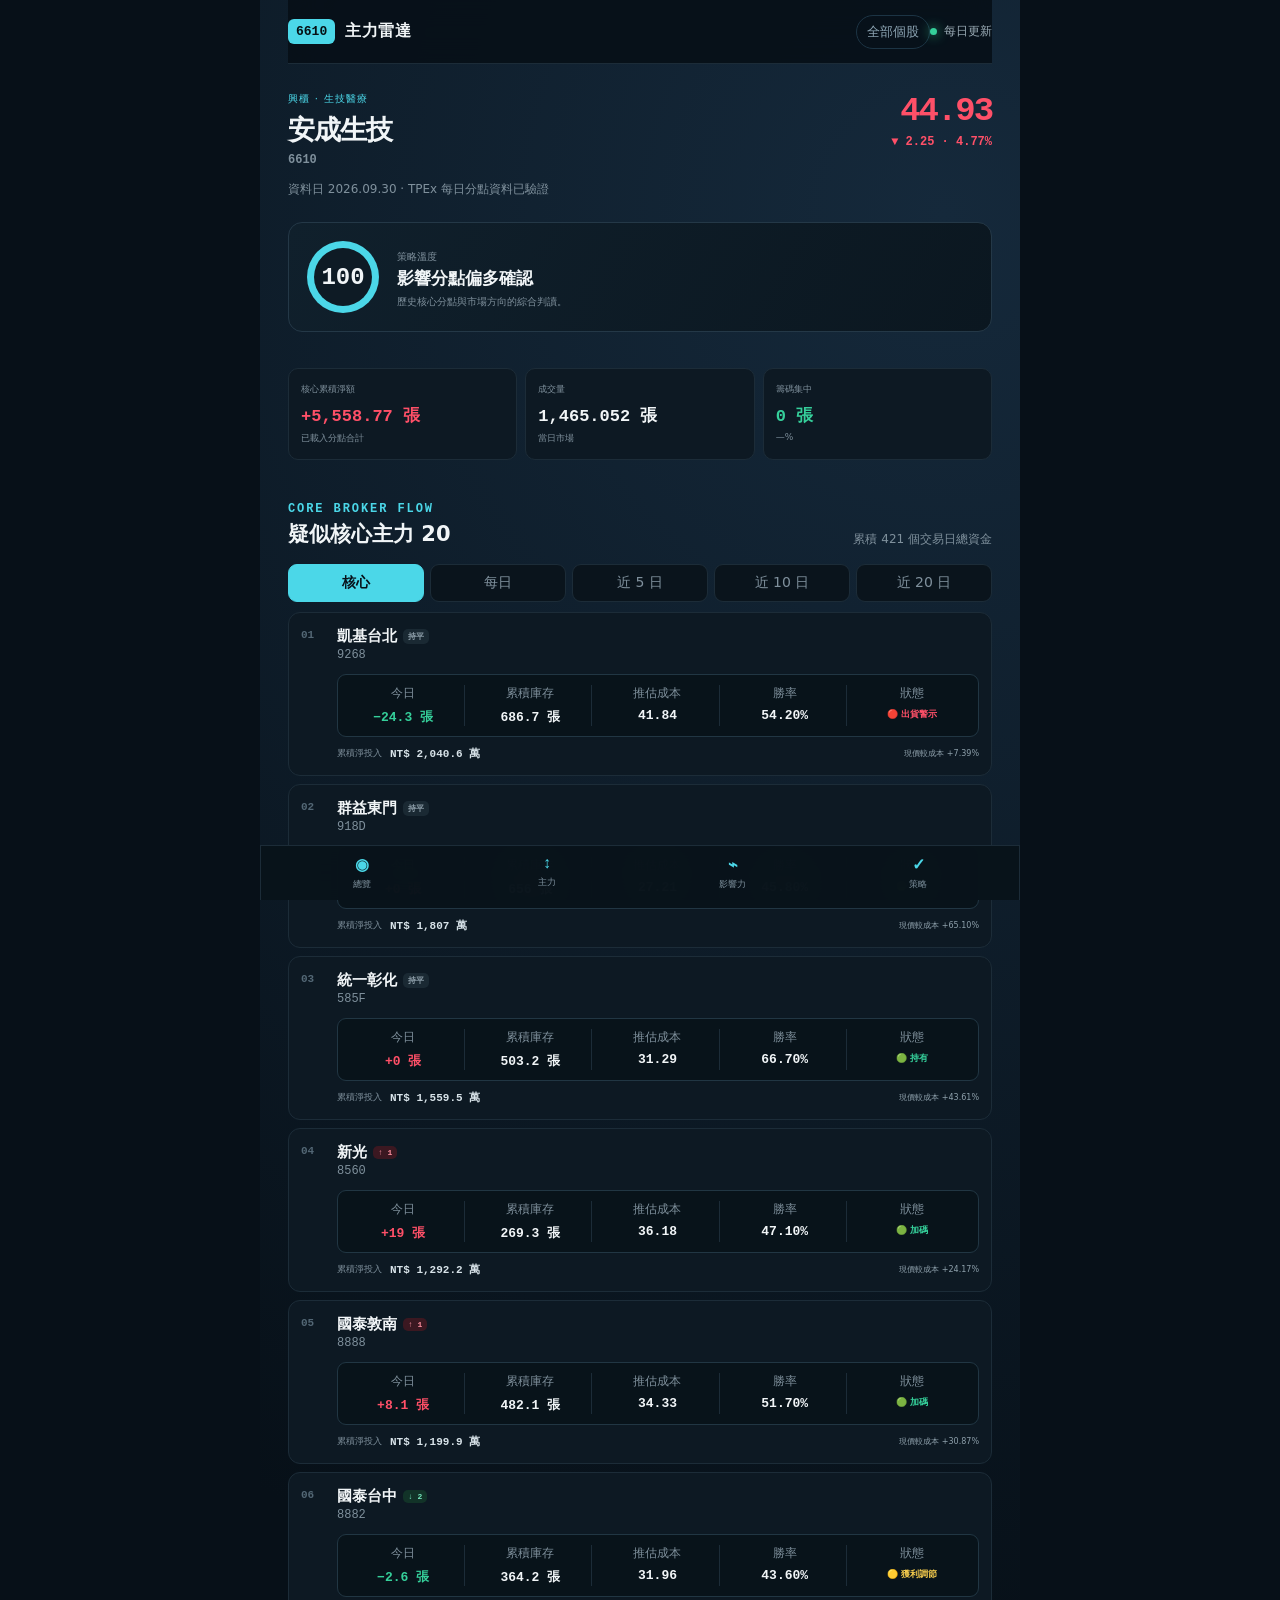
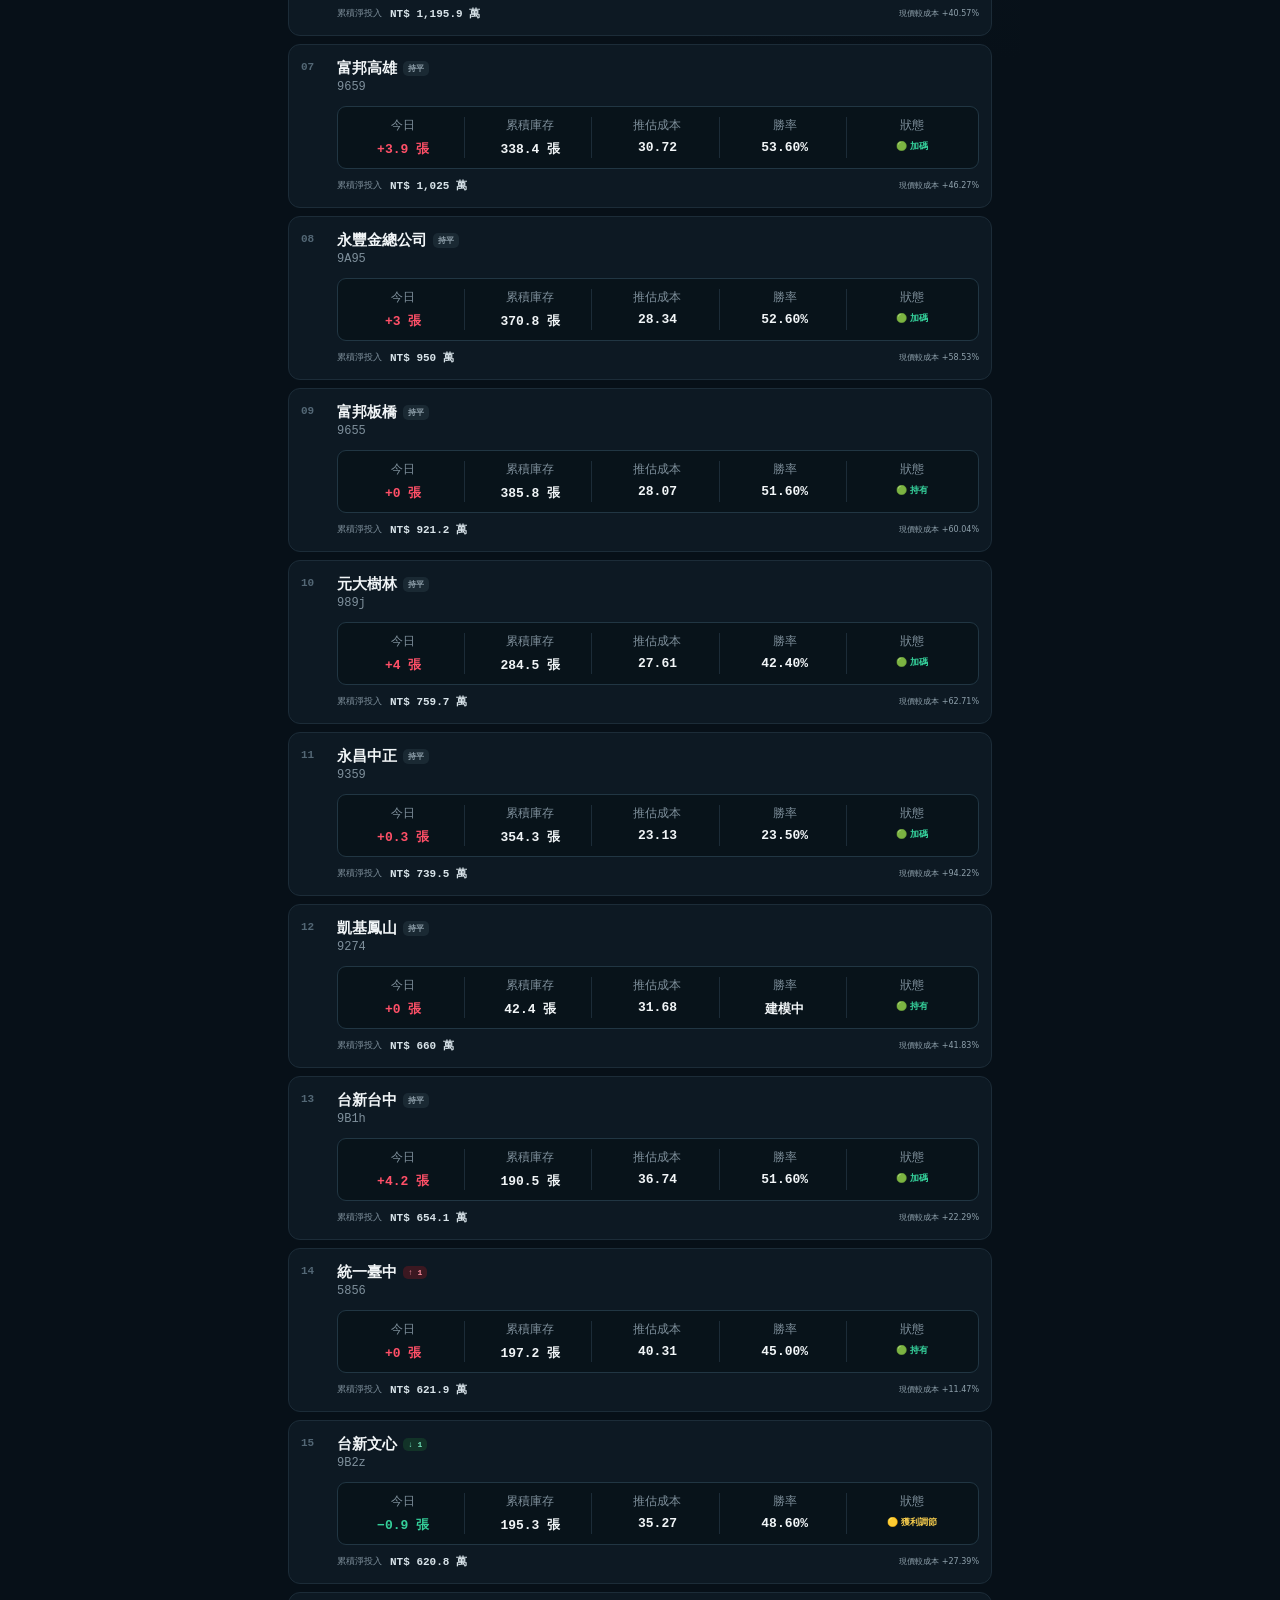
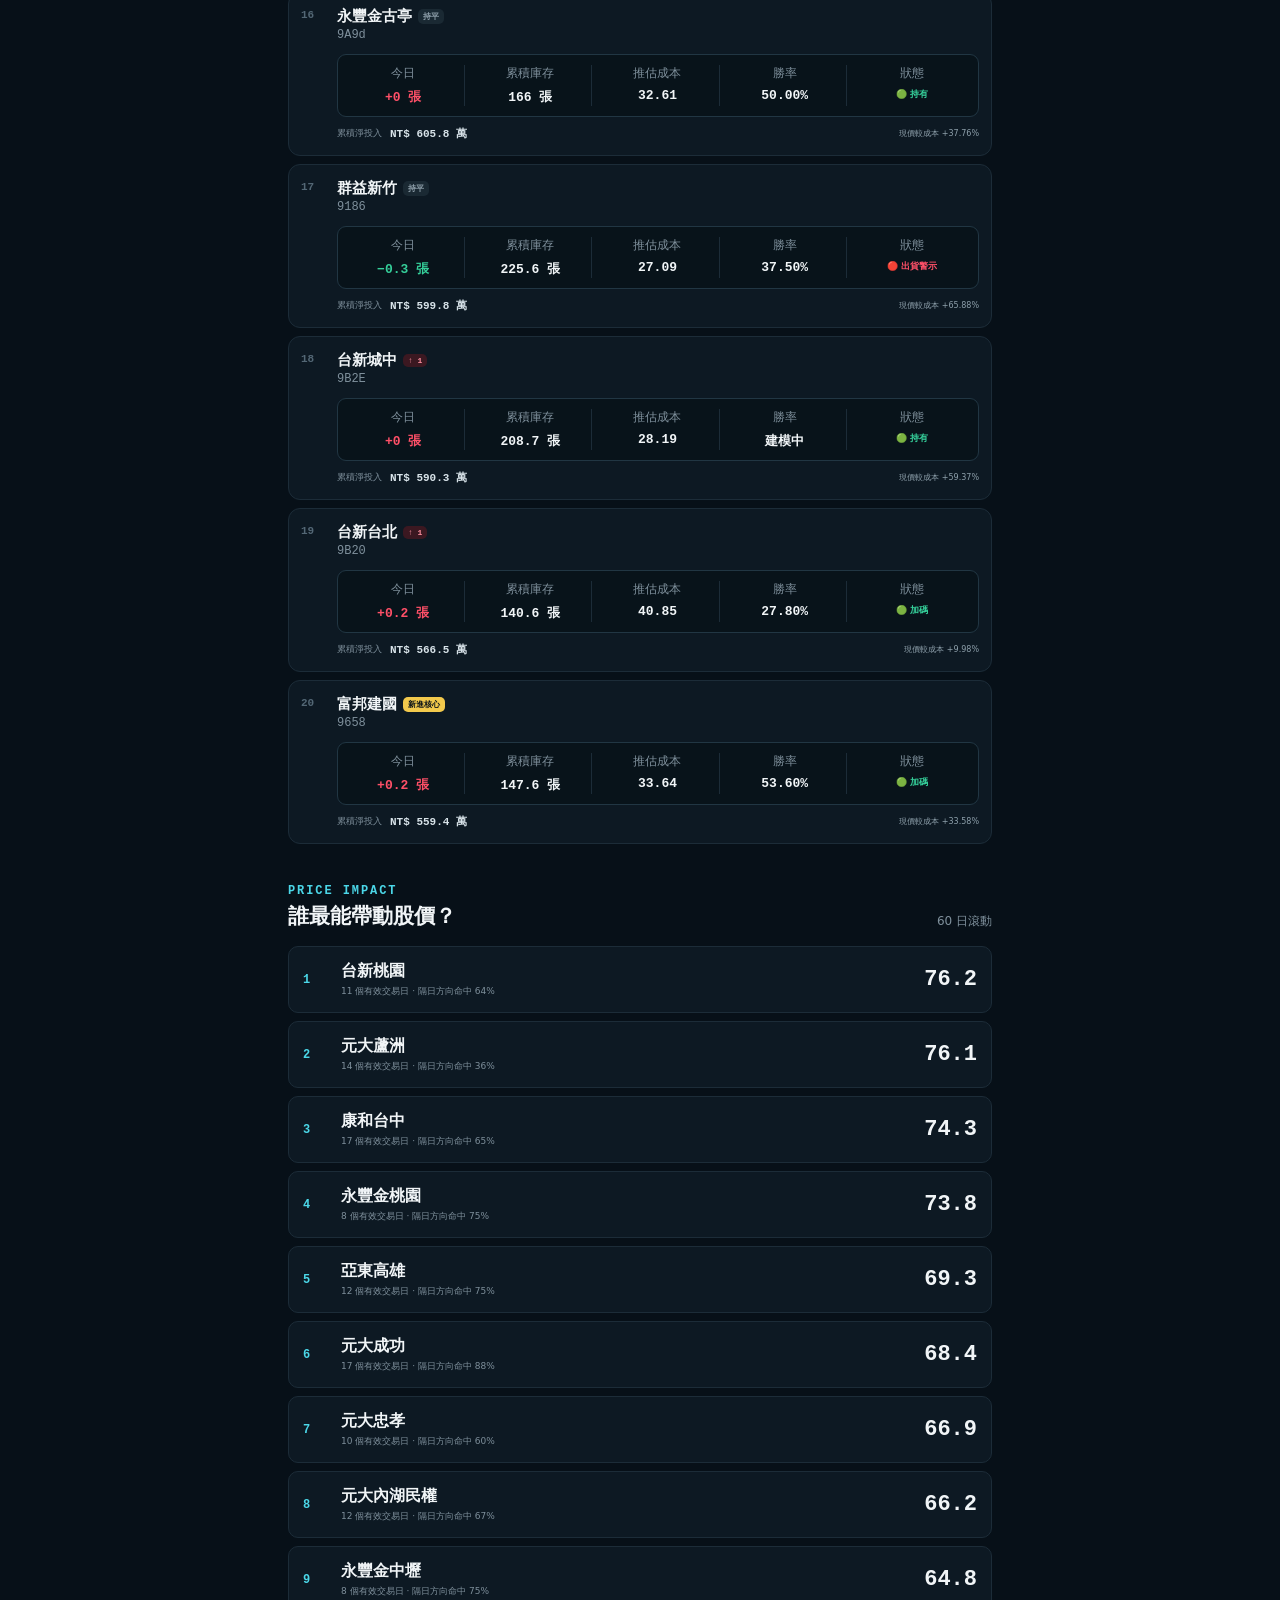
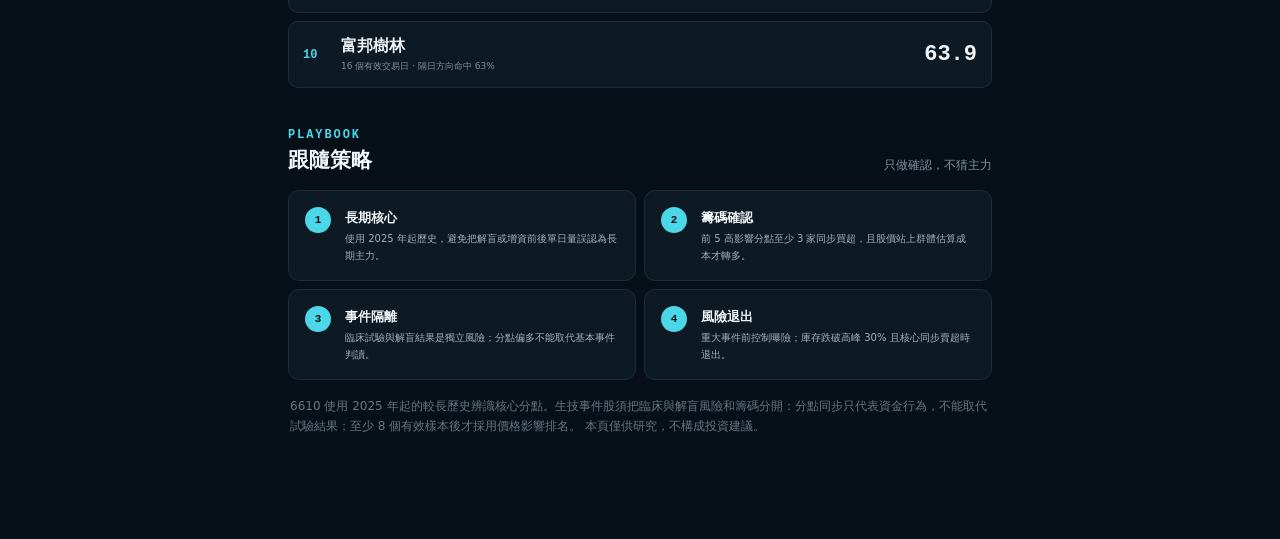
==== stocks/6610/index.html @ 6a0fca53 "Add multi-stock tracking hub" ====
<!doctype html>
<html lang="zh-Hant">
<head>
  <meta charset="utf-8">
  <meta name="viewport" content="width=device-width,initial-scale=1,viewport-fit=cover">
  <meta name="theme-color" content="#071018">
  <meta name="description" content="6610 安成生技核心分點、成本、庫存與股價影響力戰情室"><title>6610 主力雷達｜安成生技</title>
  <link rel="stylesheet" href="./assets/app.css">
</head>
<body>
  <main class="app">
    <header class="header">
      <div class="brand"><span>6610</span><b>主力雷達</b></div><a href="../../" style="margin-left:auto;color:#8da5b4;text-decoration:none;font-size:13px;border:1px solid #1c3444;border-radius:999px;padding:7px 10px">全部個股</a>
      <div class="live"><i></i><span id="data-status">載入中</span></div>
    </header>

    <section class="quote" id="overview">
      <div class="quote-top">
        <div><p>興櫃 · 生技醫療</p><h1 id="stock-name">安成生技</h1><span id="stock-id">6610</span></div>
        <div class="price"><strong id="close">—</strong><span id="change">—</span></div>
      </div>
      <div class="timestamp" id="timestamp">讀取每日快照…</div>
      <div class="pulse">
        <div class="gauge" id="gauge"><span id="signal-score">—</span></div>
        <div><small>策略溫度</small><h2 id="signal-label">資料載入中</h2><p id="signal-copy">正在核對行情與分點資料。</p></div>
      </div>
    </section>

    <section class="metrics">
      <article><span id="visible-net-label">核心累積淨額</span><strong id="visible-net">—</strong><small>已載入分點合計</small></article>
      <article><span>成交量</span><strong id="volume">—</strong><small>當日市場</small></article>
      <article><span>籌碼集中</span><strong id="concentration">—</strong><small id="concentration-pct">—</small></article>
    </section>

    <section class="section" id="brokers">
      <div class="section-head"><div><p>CORE BROKER FLOW</p><h2>疑似核心主力 20</h2></div><span id="period-meta">歷史行為評分</span></div>
      <div class="period-tabs" aria-label="買賣超期間">
        <button class="active" data-period="core">核心</button>
        <button data-period="1">每日</button>
        <button data-period="5">近 5 日</button>
        <button data-period="10">近 10 日</button>
        <button data-period="20">近 20 日</button>
      </div>
      <div class="segmented" id="flow-side-tabs">
        <button class="active-buy" data-side="buy">買超 <b id="buy-count">0</b></button>
        <button data-side="sell">賣超 <b id="sell-count">0</b></button>
      </div>
      <div class="broker-list" id="broker-list"></div>
    </section>

    <section class="section" id="impact">
      <div class="section-head"><div><p>PRICE IMPACT</p><h2>誰最能帶動股價？</h2></div><span>60 日滾動</span></div>
      <div id="impact-list"></div>
    </section>

    <section class="section" id="strategy">
      <div class="section-head"><div><p>PLAYBOOK</p><h2>跟隨策略</h2></div><span>只做確認，不猜主力</span></div>
      <div class="rules">
        <article><i>1</i><div><b>長期核心</b><p>使用 2025 年起歷史，避免把解盲或增資前後單日量誤認為長期主力。</p></div></article>
        <article><i>2</i><div><b>籌碼確認</b><p>前 5 高影響分點至少 3 家同步買超，且股價站上群體估算成本才轉多。</p></div></article>
        <article><i>3</i><div><b>事件隔離</b><p>臨床試驗與解盲結果是獨立風險；分點偏多不能取代基本事件判讀。</p></div></article>
        <article><i>4</i><div><b>風險退出</b><p>重大事件前控制曝險；庫存跌破高峰 30% 且核心同步賣超時退出。</p></div></article>
      </div>
      <p class="disclaimer" id="method-note"></p>
    </section>

    <nav class="bottom-nav" aria-label="戰情室導覽">
      <a href="#overview"><i>◉</i><span>總覽</span></a><a href="#brokers"><i>↕</i><span>主力</span></a><a href="#impact"><i>⌁</i><span>影響力</span></a><a href="#strategy"><i>✓</i><span>策略</span></a>
    </nav>
  </main>
  <script src="./assets/app.js" defer></script>
</body>
</html>
---- stocks/6610/assets/app.css ----
:root{--bg:#071018;--panel:#0d1923;--line:#1c2c38;--muted:#7f909c;--text:#f1f5f7;--up:#ff5068;--down:#35cf9a;--cyan:#4bd7e8}*{box-sizing:border-box}html{scroll-behavior:smooth;background:var(--bg)}body{margin:0;background:var(--bg);color:var(--text);font-family:"Noto Sans TC",system-ui,sans-serif}.app{min-height:100vh;max-width:760px;margin:auto;padding:0 16px 96px;background:radial-gradient(circle at 90% 4%,#15293b 0,transparent 28%),var(--bg)}button{font:inherit}.header{height:64px;display:flex;align-items:center;justify-content:space-between;position:sticky;top:0;z-index:20;background:#071018e8;backdrop-filter:blur(16px);border-bottom:1px solid var(--line)}.brand{display:flex;align-items:center;gap:10px}.brand span{padding:5px 8px;color:#061014;background:var(--cyan);border-radius:6px;font:800 13px ui-monospace,monospace}.brand b{font-size:16px;letter-spacing:.04em}.live{display:flex;align-items:center;gap:7px;color:#9aabb5;font-size:11px}.live i{width:7px;height:7px;border-radius:50%;background:var(--down);box-shadow:0 0 12px var(--down)}.quote{padding:28px 0 20px}.quote-top{display:flex;justify-content:space-between;align-items:flex-start;gap:16px}.quote-top p{margin:0 0 6px;color:var(--cyan);font-size:10px;letter-spacing:.12em}.quote-top h1{margin:0;font-size:27px;letter-spacing:-.04em}.quote-top div:first-child>span{color:var(--muted);font:600 12px ui-monospace,monospace}.price{text-align:right}.price strong{display:block;color:var(--up);font:700 34px ui-monospace,monospace;letter-spacing:-.06em}.price span{color:var(--up);font:600 12px ui-monospace,monospace}.timestamp{margin-top:14px;color:var(--muted);font-size:10px}.pulse{margin-top:24px;padding:18px;display:flex;align-items:center;gap:18px;background:linear-gradient(120deg,#10202c,#0b1720);border:1px solid #243847;border-radius:14px}.gauge{--score:180deg;flex:0 0 72px;width:72px;height:72px;display:grid;place-items:center;border-radius:50%;background:conic-gradient(var(--cyan) var(--score),#24333e 0);position:relative}.gauge:after{content:"";position:absolute;inset:7px;border-radius:50%;background:#0e1b25}.gauge span{z-index:1;font:800 24px ui-monospace,monospace}.pulse small,.pulse p{color:var(--muted);font-size:10px}.pulse h2{margin:3px 0 4px;font-size:17px}.pulse p{margin:0;line-height:1.5}.notice{display:flex;gap:10px;padding:12px 14px;color:#c3a85f;background:#211e13;border:1px solid #40391e;border-radius:10px;font-size:10px;line-height:1.55}.notice b{white-space:nowrap;color:#f0d98f}.metrics{display:grid;grid-template-columns:repeat(3,1fr);gap:8px;margin:16px 0 8px}.metrics article{min-width:0;padding:14px 12px;background:var(--panel);border:1px solid var(--line);border-radius:10px}.metrics span,.metrics small{display:block;overflow:hidden;color:var(--muted);font-size:9px;white-space:nowrap;text-overflow:ellipsis}.metrics strong{display:block;margin:8px 0 5px;font:700 14px ui-monospace,monospace;white-space:nowrap}.up{color:var(--up)!important}.down{color:var(--down)!important}.section{padding:34px 0 6px;scroll-margin-top:64px}.section-head{display:flex;justify-content:space-between;align-items:flex-end;margin-bottom:16px}.section-head p{margin:0 0 4px;color:var(--cyan);font:700 9px ui-monospace,monospace;letter-spacing:.16em}.section-head h2{margin:0;font-size:21px}.section-head>span{color:var(--muted);font-size:9px}.segmented{display:grid;grid-template-columns:1fr 1fr;padding:3px;background:#060d13;border:1px solid var(--line);border-radius:10px}.segmented button{padding:10px;color:var(--muted);background:transparent;border:0;border-radius:7px;cursor:pointer}.segmented .active-buy{color:#fff;background:#3a1821}.segmented .active-sell{color:#fff;background:#123328}.broker-list{display:grid;gap:8px;margin-top:10px}.broker-card{width:100%;display:grid;grid-template-columns:28px 1fr;gap:8px;padding:14px 12px;text-align:left;color:inherit;background:var(--panel);border:1px solid var(--line);border-radius:12px;cursor:pointer}.broker-card.expanded{border-color:#355266}.rank{padding-top:2px;color:#536775;font:700 11px ui-monospace,monospace}.broker-title{display:grid;grid-template-columns:1fr auto;align-items:center;gap:2px 10px}.broker-title>b{font-size:14px}.broker-title>small{grid-row:2;color:var(--muted);font:9px ui-monospace,monospace}.broker-title>strong{grid-column:2;grid-row:1/3;font:700 15px ui-monospace,monospace}.bar{height:3px;margin:11px 0 9px;overflow:hidden;background:#1d2b35;border-radius:99px}.bar i{display:block;height:100%;background:linear-gradient(90deg,#b42c45,var(--up))}.row-meta{display:flex;gap:16px;color:var(--muted);font-size:9px}.row-meta b{margin-left:4px;color:#cdd8de;font:600 10px ui-monospace,monospace}.detail{display:grid;grid-template-columns:repeat(3,1fr);margin-top:14px;padding-top:13px;border-top:1px solid var(--line)}.detail span{display:flex;flex-direction:column;gap:4px}.detail small{color:var(--muted);font-size:8px}.detail b{font:600 11px ui-monospace,monospace}.empty,.model-empty{padding:28px 22px;text-align:center;background:var(--panel);border:1px dashed #294050;border-radius:12px}.empty p,.model-empty p{margin:8px auto 0;max-width:420px;color:var(--muted);font-size:10px;line-height:1.7}.model-empty>span{display:grid;place-items:center;width:58px;height:58px;margin:0 auto 14px;color:var(--cyan);background:#102733;border:1px solid #265060;border-radius:50%;font:800 15px ui-monospace,monospace}.model-empty h3{margin:0;font-size:14px}.impact-list{display:grid;gap:8px}.impact-list article{display:grid;grid-template-columns:28px 1fr auto;gap:10px;align-items:center;padding:14px;background:var(--panel);border:1px solid var(--line);border-radius:10px}.impact-list article>span{color:var(--cyan);font:700 12px ui-monospace,monospace}.impact-list b,.impact-list small{display:block}.impact-list small{margin-top:3px;color:var(--muted);font-size:9px}.impact-list strong{font:800 22px ui-monospace,monospace}.rules{display:grid;gap:8px}.rules article{display:flex;gap:14px;padding:16px;background:var(--panel);border:1px solid var(--line);border-radius:11px}.rules i{flex:0 0 26px;height:26px;display:grid;place-items:center;color:#071018;background:var(--cyan);border-radius:50%;font:800 11px ui-monospace,monospace;font-style:normal}.rules b{font-size:13px}.rules p{margin:4px 0 0;color:#a4b2bb;font-size:10px;line-height:1.65}.disclaimer{margin:16px 2px 0;color:#647681;font-size:9px;line-height:1.7}.bottom-nav{position:fixed;left:50%;bottom:0;z-index:30;width:min(760px,100%);transform:translateX(-50%);display:grid;grid-template-columns:repeat(4,1fr);padding:9px 8px calc(9px + env(safe-area-inset-bottom));background:#09131bf5;border-top:1px solid var(--line);backdrop-filter:blur(18px)}.bottom-nav a{display:flex;flex-direction:column;align-items:center;gap:3px;color:#7f929f;text-decoration:none;font-size:9px}.bottom-nav i{color:var(--cyan);font:600 16px ui-monospace,monospace;font-style:normal}@media(min-width:700px){.app{padding-inline:28px}.metrics strong{font-size:17px}.rules{grid-template-columns:1fr 1fr}.bottom-nav{border-inline:1px solid var(--line)}}

.period-tabs{display:grid;grid-template-columns:repeat(4,1fr);gap:6px;margin-bottom:9px}.period-tabs button{padding:9px 4px;color:var(--muted);background:#0a141c;border:1px solid var(--line);border-radius:9px;font-size:11px;cursor:pointer}.period-tabs button.active{color:#071018;background:var(--cyan);border-color:var(--cyan);font-weight:800}.net-amount{margin-top:5px;text-align:right;font:700 11px ui-monospace,monospace}.row-meta{display:grid;grid-template-columns:1fr 1fr;gap:7px}.row-meta span{min-width:0;line-height:1.5}.detail{grid-template-columns:repeat(3,1fr);gap:12px 6px}.detail span{min-width:0}.detail b{overflow-wrap:anywhere}@media(max-width:380px){.period-tabs button{font-size:10px}.row-meta{grid-template-columns:1fr}.detail{grid-template-columns:repeat(2,1fr)}}

.period-tabs{grid-template-columns:repeat(5,1fr)}.hidden{display:none!important}.broker-title>b{display:flex;align-items:center;gap:6px;min-width:0}.rank-move{display:inline-flex;align-items:center;padding:2px 5px;border-radius:5px;font:800 8px ui-monospace,monospace;white-space:nowrap}.rank-move.new{color:#071018;background:#f2c94c}.rank-move.up-rank{color:#ff91a1;background:#3b1821}.rank-move.down-rank{color:#75e6be;background:#123328}.rank-move.same{color:#91a2ad;background:#1a2933}.core-delta{display:grid;grid-template-columns:1fr auto auto;gap:9px;align-items:center;margin-top:9px;padding:8px 9px;background:#08131a;border:1px solid #213643;border-radius:8px;font:700 10px ui-monospace,monospace}.core-delta span{color:var(--muted);font:600 9px system-ui,sans-serif}.core-delta strong{font-size:10px}@media(max-width:380px){.period-tabs{gap:3px}.period-tabs button{padding-inline:2px}.core-delta{grid-template-columns:1fr auto}.core-delta strong{grid-column:1/-1;text-align:right}}

.core-title{grid-template-columns:1fr}.core-grid{display:grid;grid-template-columns:repeat(5,minmax(0,1fr));gap:4px;margin-top:12px;padding:10px 4px;background:#08131a;border:1px solid #213643;border-radius:9px}.core-grid>span{min-width:0;text-align:center;border-right:1px solid #1c2c38}.core-grid>span:last-child{border-right:0}.core-grid small,.core-grid b{display:block}.core-grid small{margin-bottom:6px;color:var(--muted);font-size:8px;white-space:nowrap}.core-grid b{overflow:hidden;font:700 10px ui-monospace,monospace;white-space:nowrap;text-overflow:ellipsis}.core-grid .status{font-family:system-ui,sans-serif;font-size:9px}.status.adding{color:var(--up)}.status.holding{color:var(--down)}.status.trimming{color:#f2c94c}.status.reducing{color:#f2a65a}.status.distribution{color:#ff5068}.capital-line{display:grid;grid-template-columns:auto 1fr auto;gap:8px;align-items:center;margin-top:9px;color:var(--muted);font-size:9px}.capital-line b{color:#d8e3e9;font:700 11px ui-monospace,monospace}.capital-line small{text-align:right;color:#8fa1ac;font-size:8px}@media(max-width:420px){.core-grid{grid-template-columns:repeat(3,1fr);gap:10px 0}.core-grid>span:nth-child(3){border-right:0}.core-grid>span:nth-child(n+4){padding-top:8px;border-top:1px solid #1c2c38}.capital-line{grid-template-columns:auto 1fr}.capital-line small{grid-column:1/-1;text-align:right}}

.status.adding,.status.holding{color:#35cf9a}

.bottom-nav{grid-template-columns:repeat(4,1fr)!important}.live,.timestamp,.section-head>span,.row-meta,.disclaimer{font-size:12px}.section-head p,.broker-title>small,.core-grid small,.detail small{font-size:12px}.period-tabs button,.segmented button{font-size:14px}.broker-title>b{font-size:15px}.core-grid b,.detail b{font-size:13px}

.bottom-nav{grid-template-columns:repeat(5,1fr)}.catalyst{padding-top:28px}.ignition-card{display:grid;grid-template-columns:92px 1fr;gap:16px;align-items:center;padding:18px;background:linear-gradient(135deg,#152839,#0c1923 70%);border:1px solid #294457;border-radius:14px}.ignition-score{min-height:86px;display:flex;flex-direction:column;align-items:center;justify-content:center;background:#08131b;border:1px solid #26475a;border-radius:11px}.ignition-score span,.ignition-score small{color:var(--muted);font:700 8px ui-monospace,monospace;letter-spacing:.1em}.ignition-score strong{margin:2px 0;color:var(--cyan);font:800 31px ui-monospace,monospace}.signal-pill{display:inline-flex;padding:4px 7px;color:#ffd66b;background:#312713;border:1px solid #55451e;border-radius:99px;font-size:9px}.signal-pill[data-signal="READY_TO_IGNITE"]{color:#ffb0bc;background:#3a1720;border-color:#6a2635}.signal-pill[data-signal="RISK_OFF"],.signal-pill[data-signal="CONTROLLED_MOVE"]{color:#ff9bab;background:#36161e;border-color:#5b2330}.signal-pill[data-signal="BULLISH"],.signal-pill[data-signal="POSSIBLE_CATCH_UP"]{color:#89e8c4;background:#113229;border-color:#1d5745}.ignition-card h3{margin:7px 0 3px;font-size:16px}.ignition-card p{margin:0;color:#94a6b2;font-size:10px;line-height:1.6}.catalyst-scores{display:grid;grid-template-columns:repeat(3,1fr);gap:7px;margin-top:8px}.catalyst-scores article{padding:12px;text-align:center;background:var(--panel);border:1px solid var(--line);border-radius:10px}.catalyst-scores span,.catalyst-scores small{display:block;color:var(--muted);font-size:8px}.catalyst-scores strong{display:block;margin:5px 0 3px;font:800 19px ui-monospace,monospace}.catalyst-list{display:grid;gap:7px;margin-top:12px}.catalyst-row{display:grid;grid-template-columns:minmax(0,1fr) 52px 56px 38px;gap:8px;align-items:center;padding:13px 12px;background:var(--panel);border:1px solid var(--line);border-radius:10px}.catalyst-row>b,.catalyst-row small{display:block}.catalyst-row div b{font-size:12px}.catalyst-row div small{margin-top:3px;color:var(--muted);font-size:8px}.catalyst-row>strong{text-align:right;font:700 11px ui-monospace,monospace}.catalyst-row>em{text-align:right;color:var(--cyan);font:800 18px ui-monospace,monospace;font-style:normal}.freshness{display:flex;flex-direction:column;align-items:center;padding:4px;color:#6ee0b8;background:#123328;border-radius:5px;font-size:8px}.freshness small{margin-top:2px;color:inherit;font:7px ui-monospace,monospace}.freshness.stale,.freshness.partial{color:#f2cd70;background:#332a13}.freshness.missing{color:#ff8496;background:#3a1821}.catalyst-alerts{display:flex;flex-wrap:wrap;gap:5px;margin-top:9px}.catalyst-alerts span{padding:5px 7px;color:#f4d277;background:#2c2514;border:1px solid #4a3c1a;border-radius:6px;font:700 8px ui-monospace,monospace}.quality-line{display:flex;justify-content:space-between;gap:10px;margin-top:10px;color:var(--muted);font-size:8px}.quality-line small{text-align:right;color:#657985}@media(max-width:380px){.ignition-card{grid-template-columns:78px 1fr;padding:14px;gap:12px}.catalyst-row{grid-template-columns:minmax(0,1fr) 48px 48px 34px;padding-inline:9px}.catalyst-row div b{font-size:11px}}
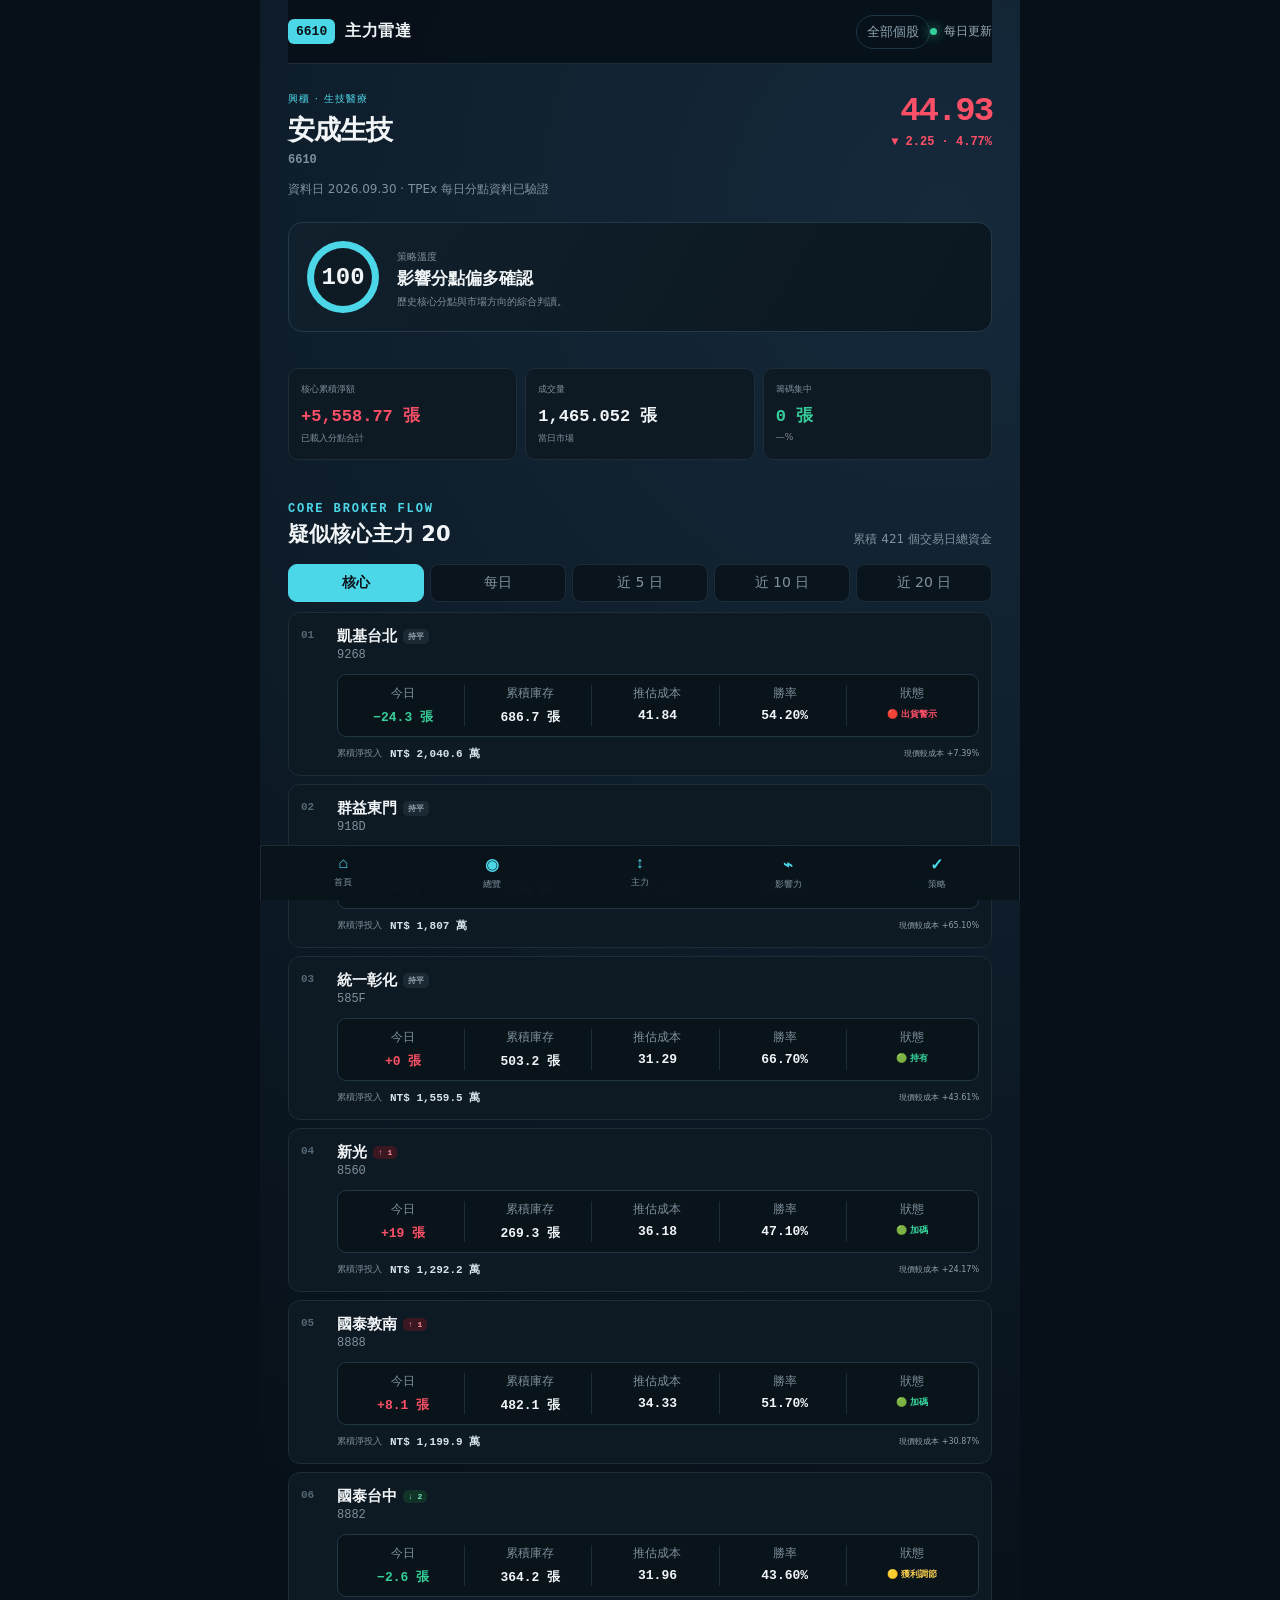
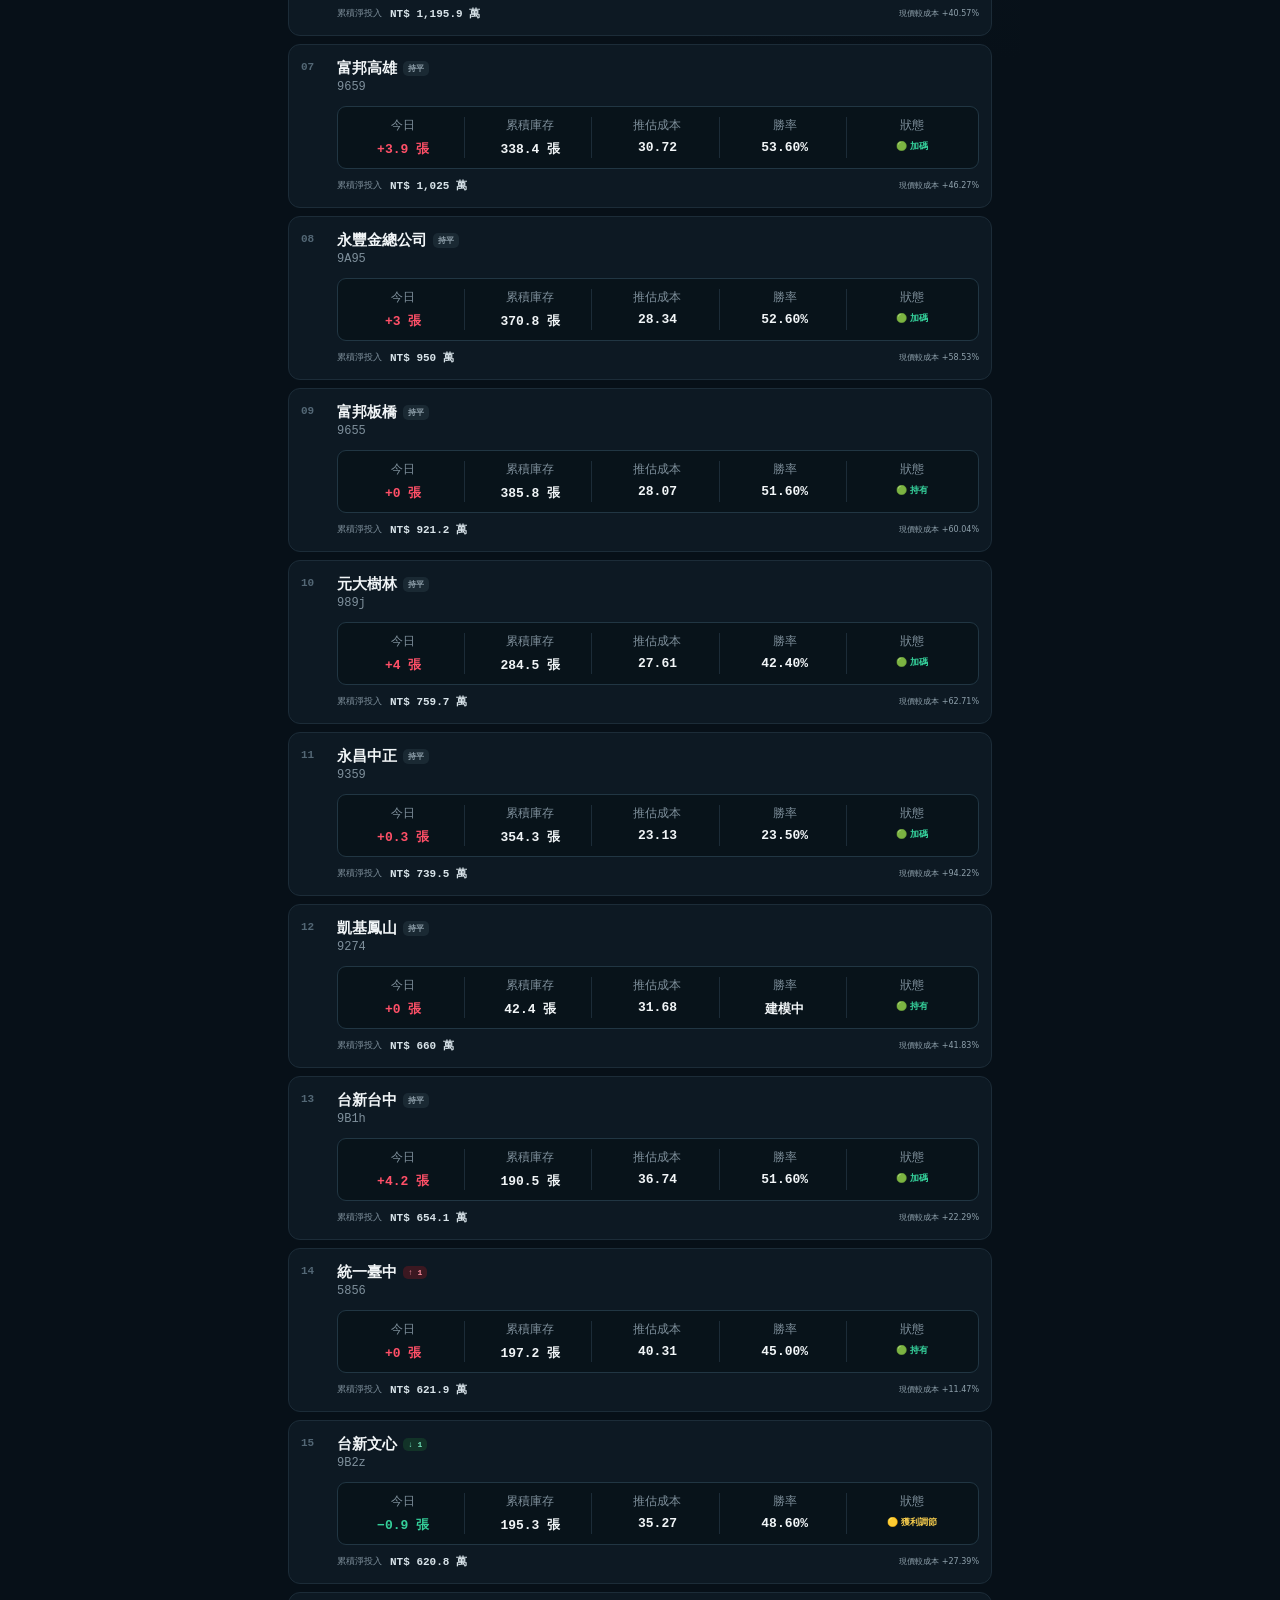
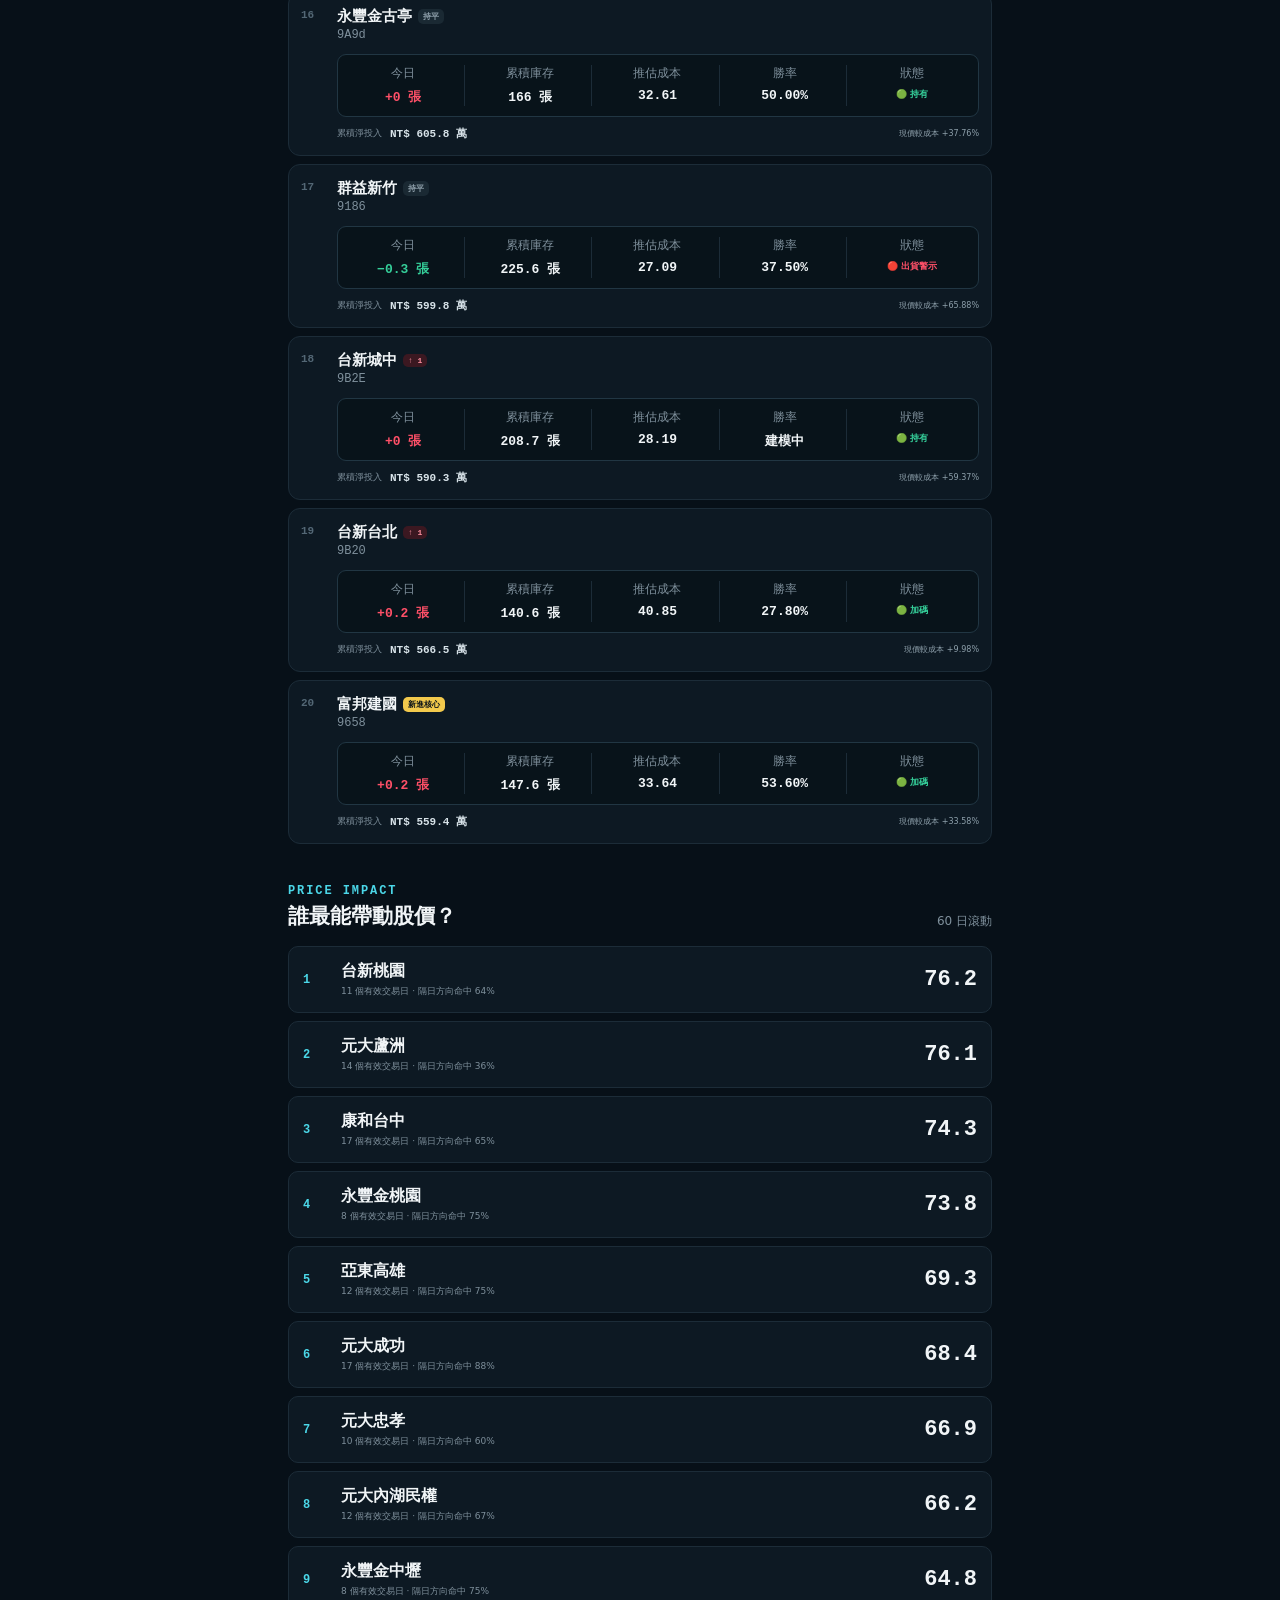
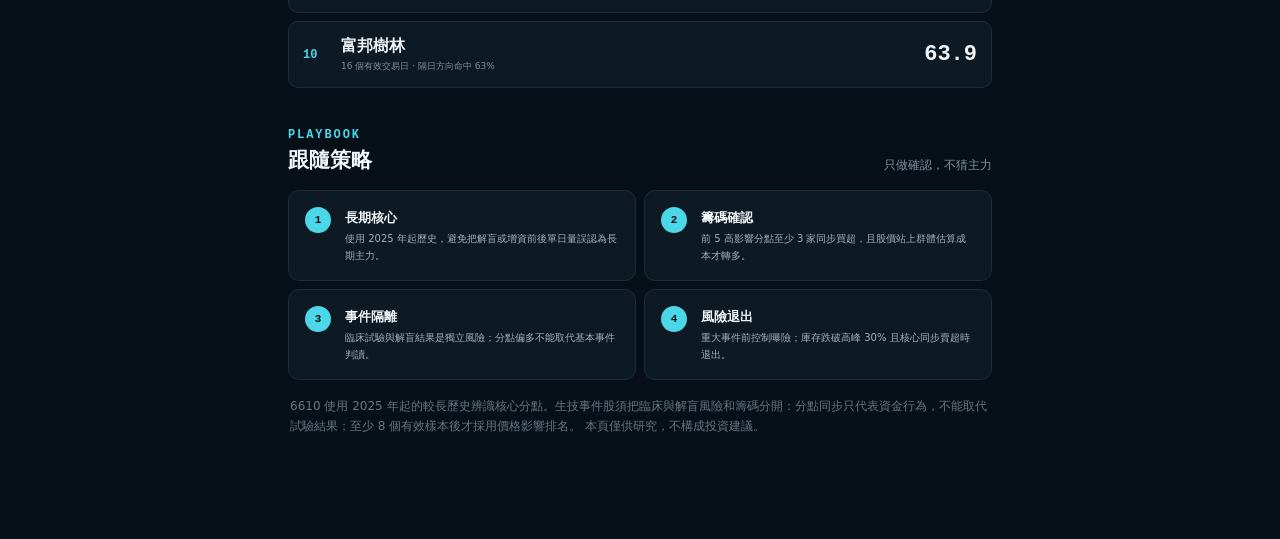
==== commit b39678f0: "Add home button to stock pages" ====
--- a/stocks/6610/index.html
+++ b/stocks/6610/index.html
@@ -64,8 +64,8 @@
       <p class="disclaimer" id="method-note"></p>
     </section>
 
-    <nav class="bottom-nav" aria-label="戰情室導覽">
-      <a href="#overview"><i>◉</i><span>總覽</span></a><a href="#brokers"><i>↕</i><span>主力</span></a><a href="#impact"><i>⌁</i><span>影響力</span></a><a href="#strategy"><i>✓</i><span>策略</span></a>
+    <nav class="bottom-nav" aria-label="戰情室導覽" style="grid-template-columns:repeat(5,minmax(0,1fr))!important">
+      <a href="../../" aria-label="返回個股追蹤首頁"><i>⌂</i><span>首頁</span></a><a href="#overview"><i>◉</i><span>總覽</span></a><a href="#brokers"><i>↕</i><span>主力</span></a><a href="#impact"><i>⌁</i><span>影響力</span></a><a href="#strategy"><i>✓</i><span>策略</span></a>
     </nav>
   </main>
   <script src="./assets/app.js" defer></script>
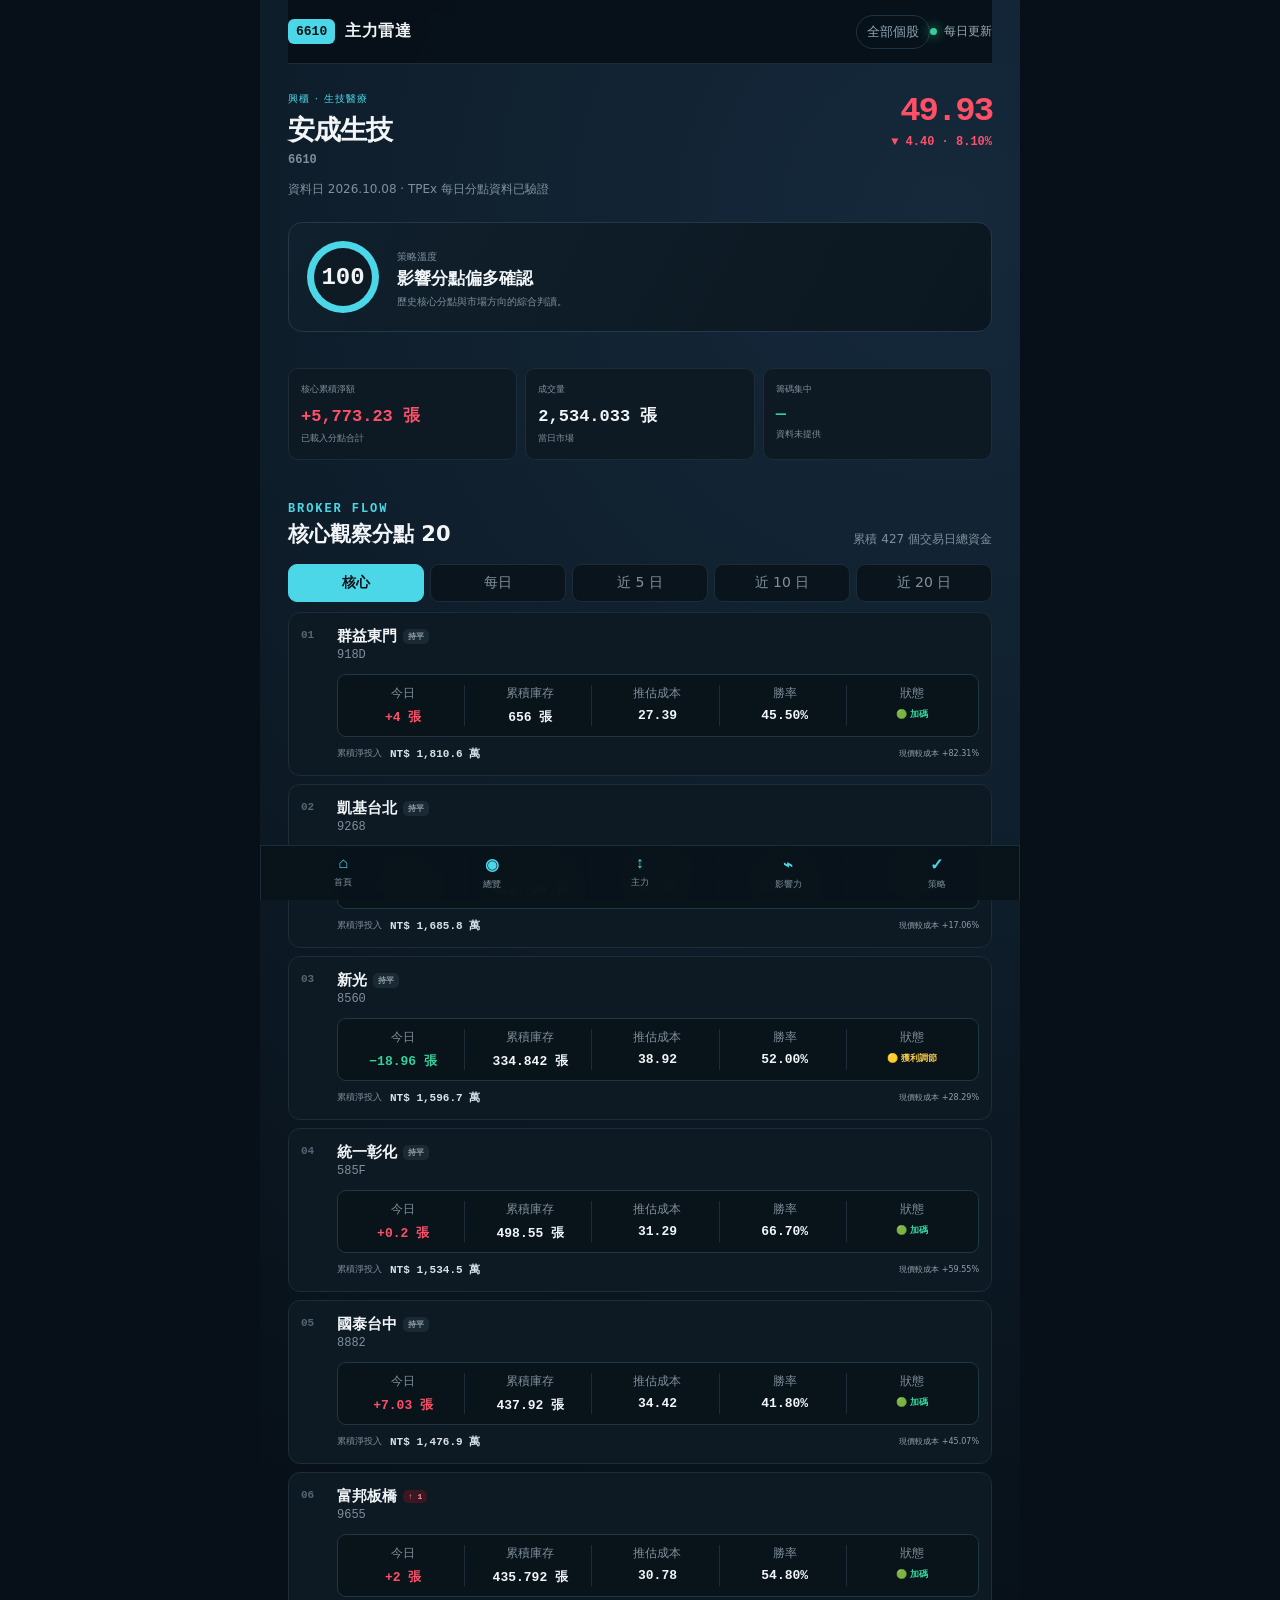
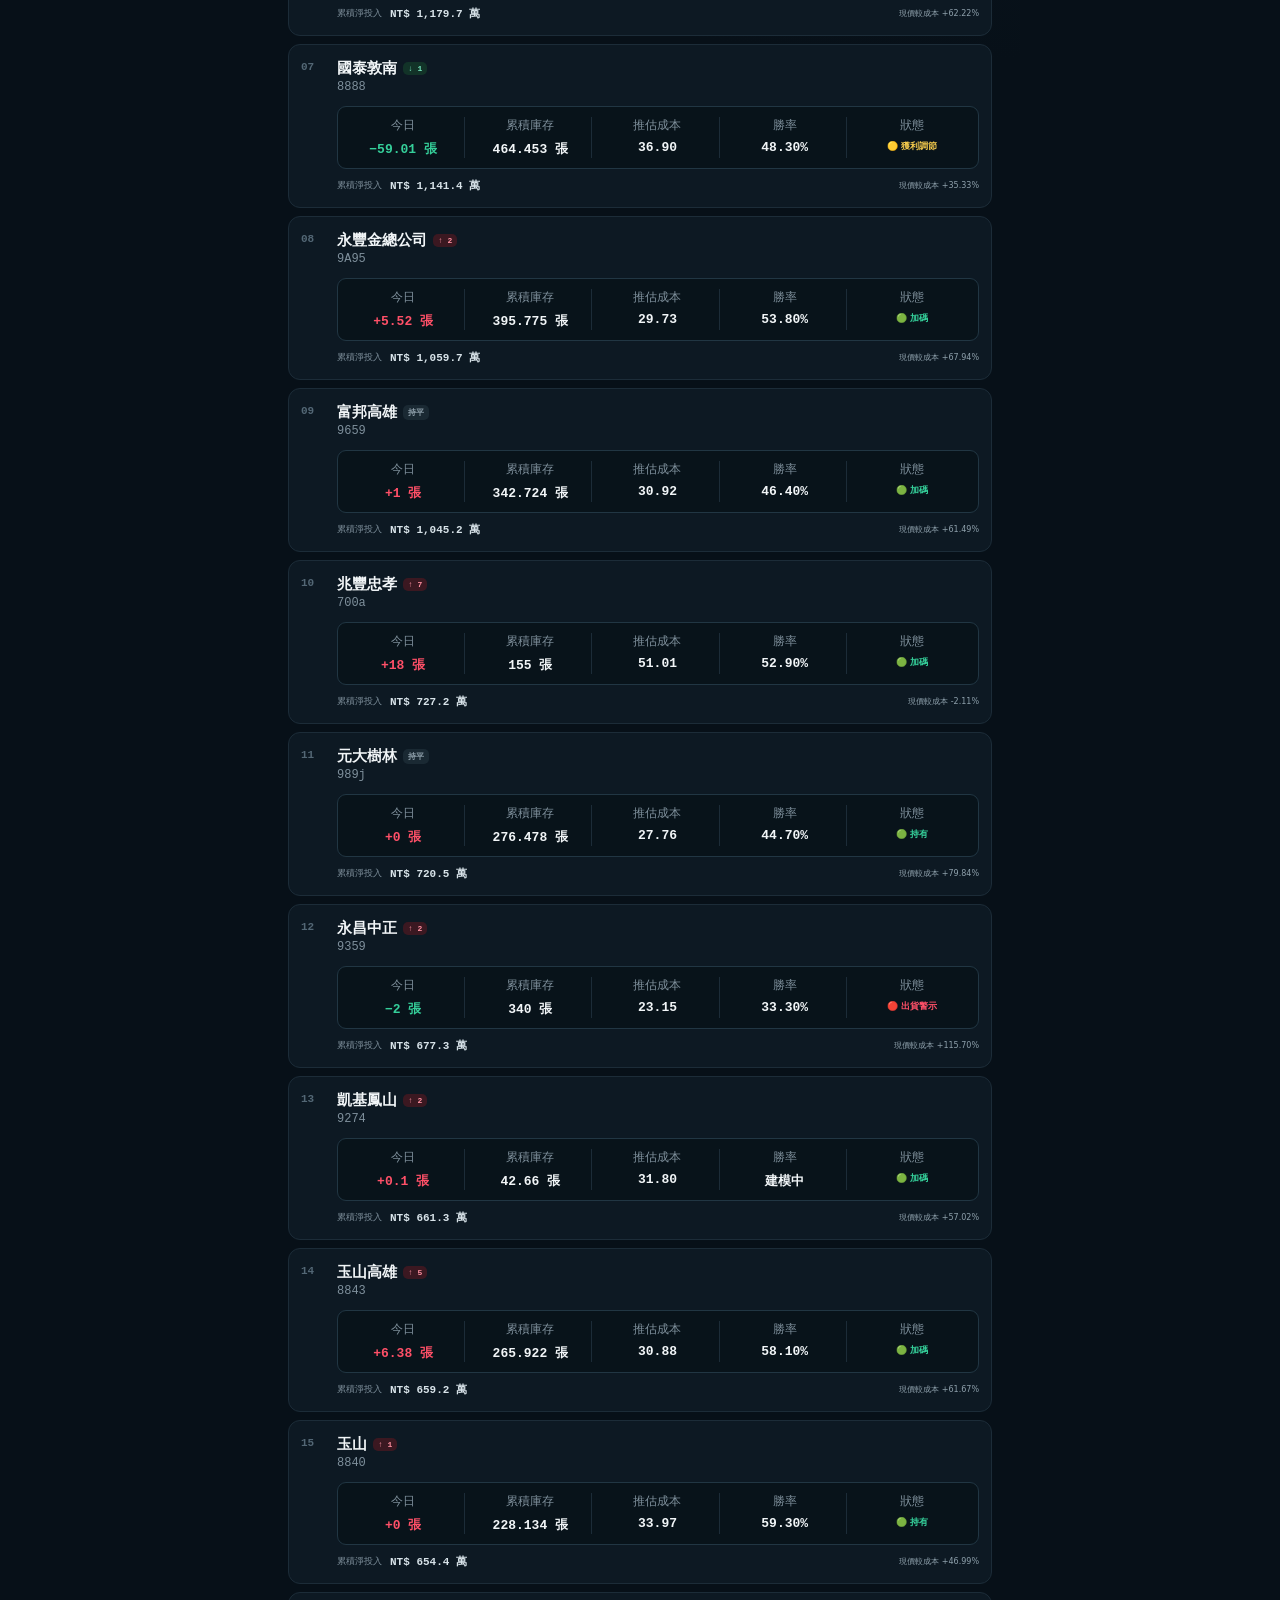
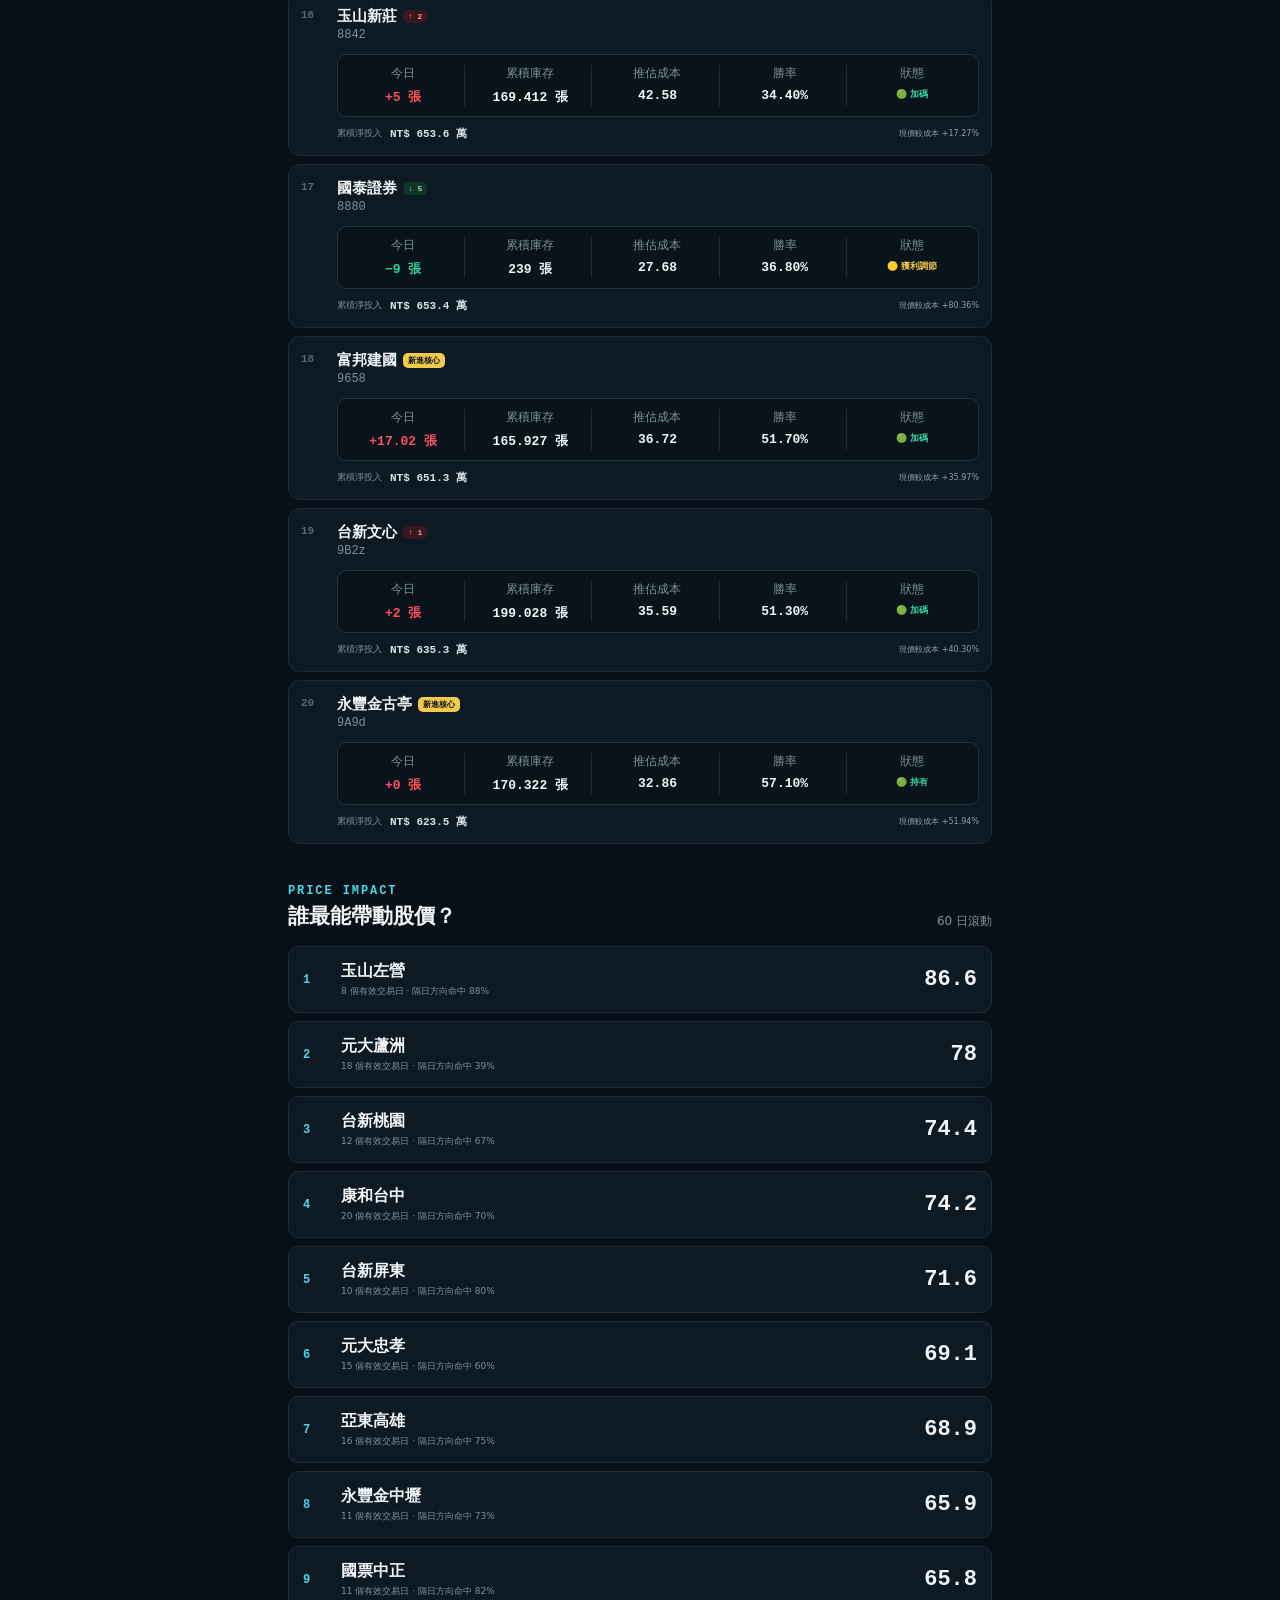
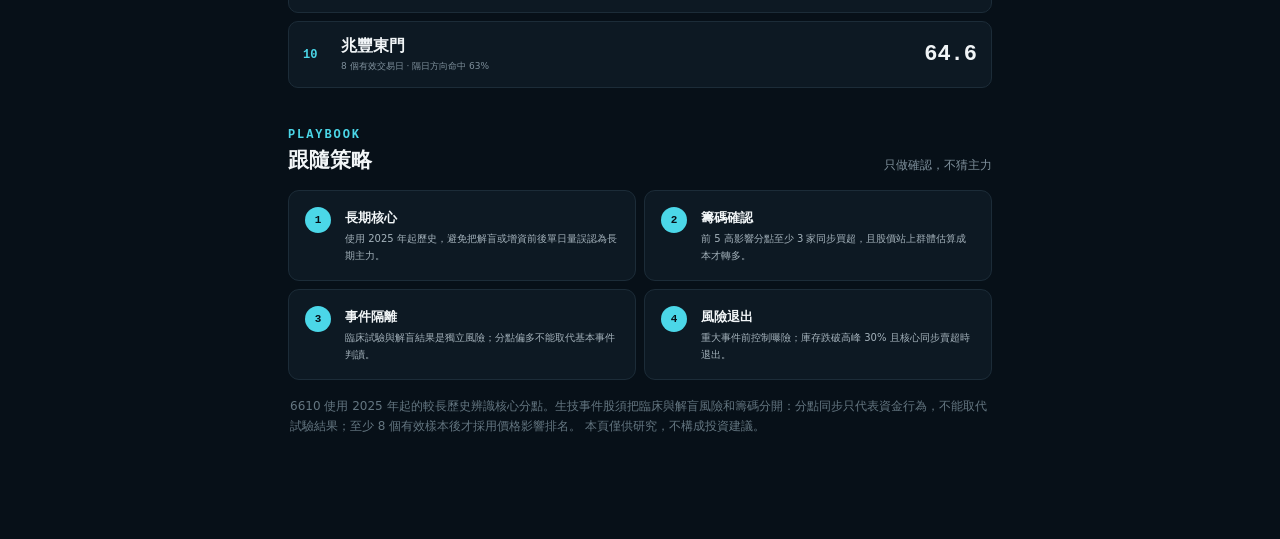
==== commit 828e9e71: "Show all daily brokers and separate trade averages" ====
--- a/stocks/6610/index.html
+++ b/stocks/6610/index.html
@@ -33,7 +33,7 @@
     </section>
 
     <section class="section" id="brokers">
-      <div class="section-head"><div><p>CORE BROKER FLOW</p><h2>疑似核心主力 20</h2></div><span id="period-meta">歷史行為評分</span></div>
+      <div class="section-head"><div><p>BROKER FLOW</p><h2 id="broker-heading">核心觀察分點 20</h2></div><span id="period-meta">歷史行為評分</span></div>
       <div class="period-tabs" aria-label="買賣超期間">
         <button class="active" data-period="core">核心</button>
         <button data-period="1">每日</button>
@@ -44,6 +44,7 @@
       <div class="segmented" id="flow-side-tabs">
         <button class="active-buy" data-side="buy">買超 <b id="buy-count">0</b></button>
         <button data-side="sell">賣超 <b id="sell-count">0</b></button>
+        <button data-side="flat" id="flat-tab" class="hidden">相抵 <b id="flat-count">0</b></button>
       </div>
       <div class="broker-list" id="broker-list"></div>
     </section>
